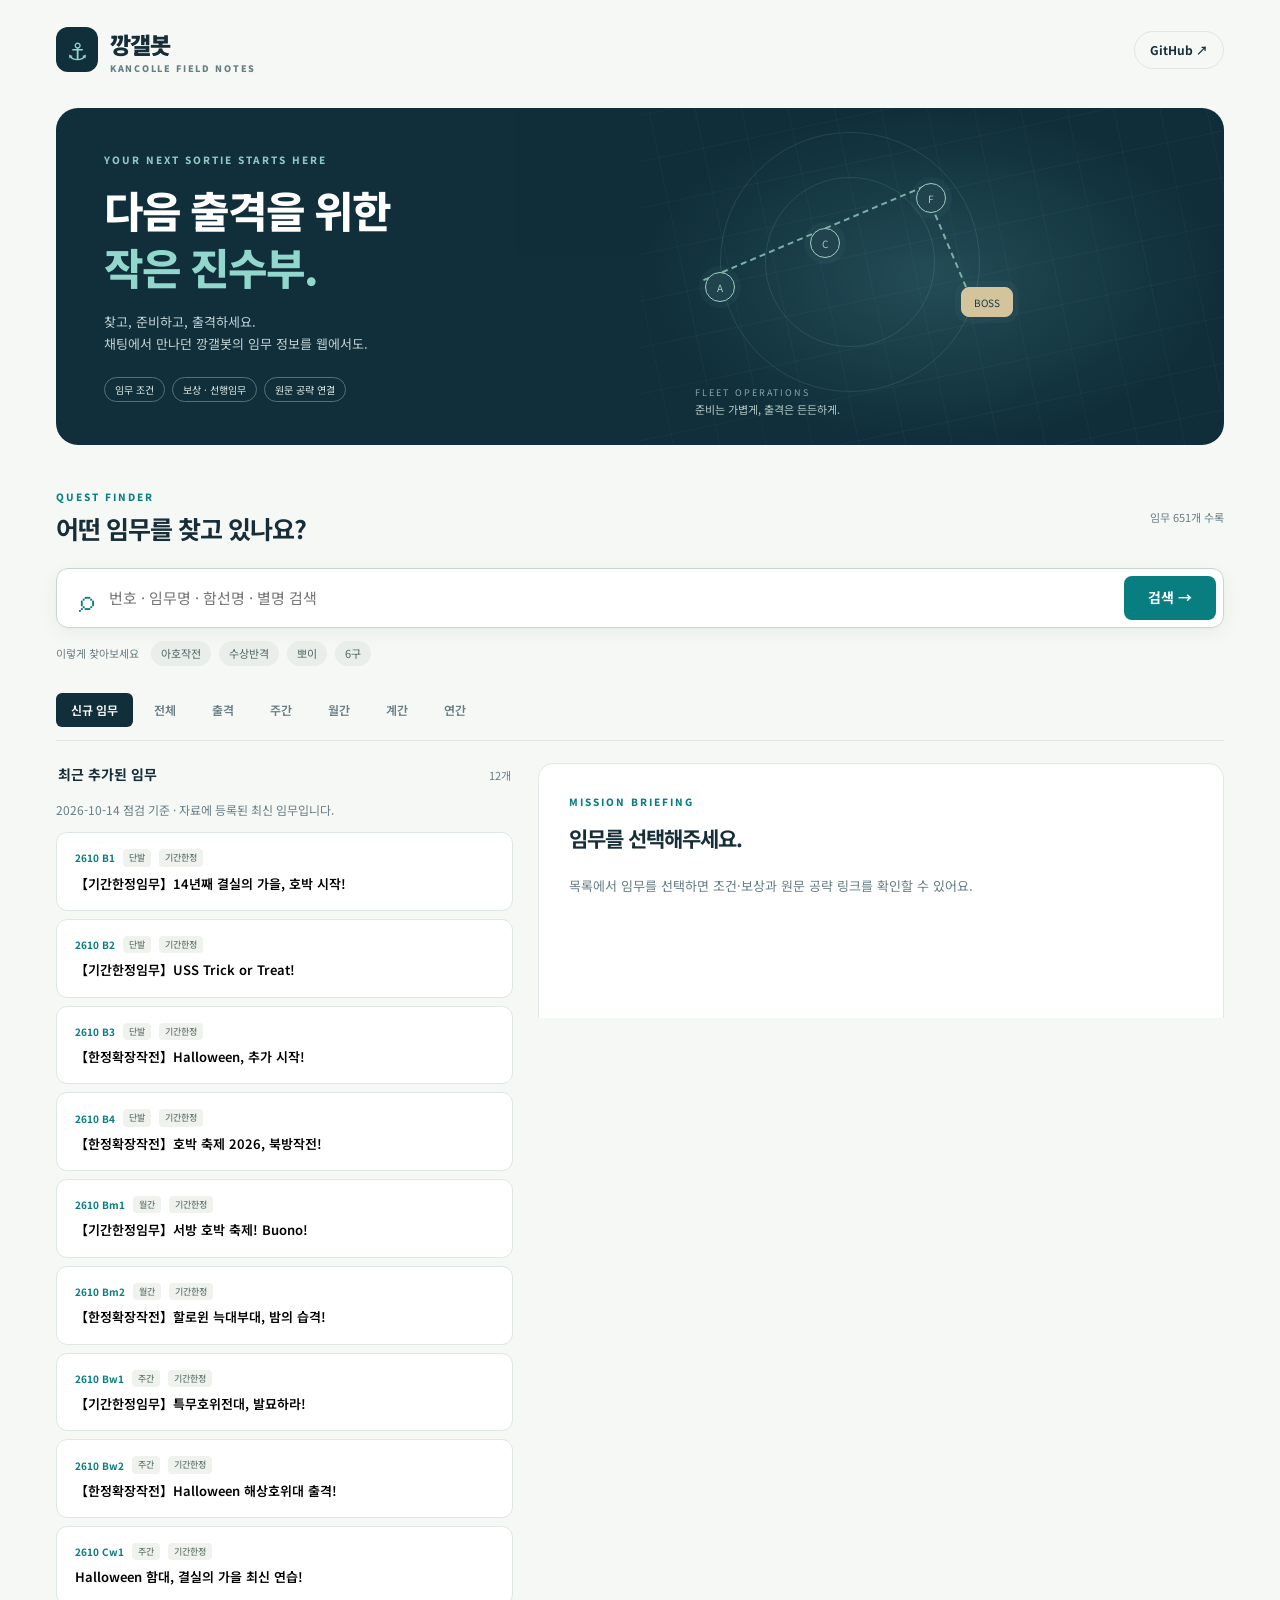
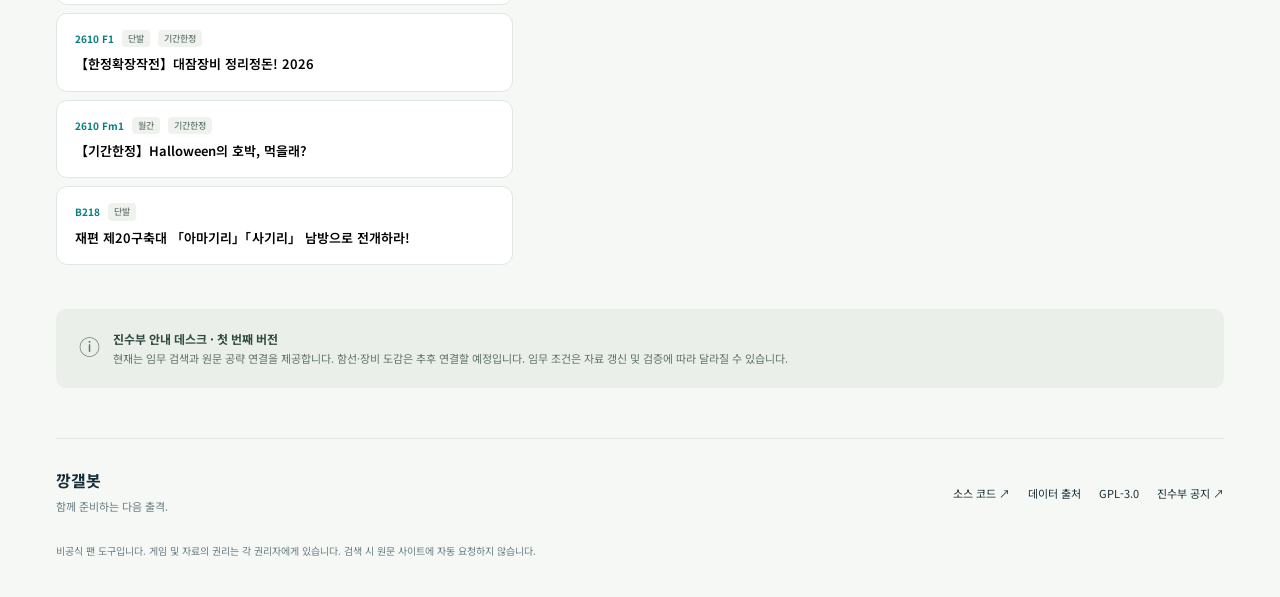
==== web/index.html @ 451fccb4 "Add public static quest portal for Cloudflare Pages" ====
<!doctype html>
<html lang="ko">
<head>
  <meta charset="utf-8"><meta name="viewport" content="width=device-width,initial-scale=1">
  <meta name="description" content="칸코레 임무를 번호, 제목, 함선명과 별명으로 검색하세요. 깡갤봇 진수부 안내 데스크.">
  <meta name="color-scheme" content="light"><title>깡갤봇 · 진수부 안내 데스크</title>
  <link rel="stylesheet" href="style.css"><script defer src="app.js"></script>
</head>
<body>
<header class="top"><a class="brand" href="./"><span class="brand-icon" aria-hidden="true">⚓</span><span>깡갤봇<small>KANCOLLE FIELD NOTES</small></span></a><a class="github" href="https://github.com/kinggall/KKanggallbot" target="_blank" rel="noopener noreferrer">GitHub ↗</a></header>
<main>
  <section class="hero"><div class="hero-copy"><p class="eyebrow">YOUR NEXT SORTIE STARTS HERE</p><h1>다음 출격을 위한<br><span>작은 진수부.</span></h1><p class="intro">찾고, 준비하고, 출격하세요.<br>채팅에서 만나던 깡갤봇의 임무 정보를 웹에서도.</p><div class="hero-tags"><span>임무 조건</span><span>보상 · 선행임무</span><span>원문 공략 연결</span></div></div><div class="hero-chart" aria-hidden="true"><div class="chart-grid"></div><div class="radar-circle one"></div><div class="radar-circle two"></div><div class="chart-route"></div><span class="point p1">A</span><span class="point p2">C</span><span class="point p3">F</span><span class="point p4">BOSS</span><div class="chart-note">FLEET OPERATIONS<br><strong>준비는 가볍게, 출격은 든든하게.</strong></div></div></section>
  <section class="desk" aria-labelledby="search-title"><div class="section-heading"><div><p class="eyebrow">QUEST FINDER</p><h2 id="search-title">어떤 임무를 찾고 있나요?</h2></div><span id="catalog-count" class="count">자료 불러오는 중</span></div>
  <form id="search-form" role="search"><label class="sr-only" for="query">임무 번호, 제목, 함선명 또는 별명</label><div class="search-box"><span aria-hidden="true">⌕</span><input id="query" type="search" placeholder="번호 · 임무명 · 함선명 · 별명 검색" autocomplete="off" maxlength="120"><button id="search-button" type="submit" disabled>검색 <span aria-hidden="true">→</span></button></div></form>
  <div class="examples"><span>이렇게 찾아보세요</span><button data-query="아호작전">아호작전</button><button data-query="수상반격">수상반격</button><button data-query="뽀이">뽀이</button><button data-query="6구">6구</button></div>
  <div class="filters" aria-label="임무 필터"><button class="active" data-filter="new" aria-pressed="true">신규 임무</button><button data-filter="all" aria-pressed="false">전체</button><button data-filter="sortie" aria-pressed="false">출격</button><button data-filter="weekly" aria-pressed="false">주간</button><button data-filter="monthly" aria-pressed="false">월간</button><button data-filter="quarterly" aria-pressed="false">계간</button><button data-filter="annual" aria-pressed="false">연간</button></div>
  <div class="workspace"><section class="results-panel"><div class="results-heading"><h3 id="results-title">최근 추가된 임무</h3><span id="result-count"></span></div><p id="status" role="status" aria-live="polite">임무 데이터를 불러오고 있어요.</p><div id="results"></div><button id="more" class="more" hidden>더 보기</button></section><article id="detail" class="detail-panel" aria-labelledby="detail-title"><p class="eyebrow">MISSION BRIEFING</p><h2 id="detail-title">오늘은 어떤 출격을 할까요?</h2><p class="empty-description">왼쪽 목록에서 임무를 선택하면<br>조건과 보상, 다음 임무를 확인할 수 있어요.</p><div class="empty-anchor" aria-hidden="true">⚓</div><p class="small-note">공략 사진과 본문은 재게시하지 않습니다.<br>공략은 원문 사이트에서 확인하세요.</p></article></div>
  </section>
  <section class="notice"><span aria-hidden="true">ⓘ</span><p><strong>진수부 안내 데스크 · 첫 번째 버전</strong><br>현재는 임무 검색과 원문 공략 연결을 제공합니다. 함선·장비 도감은 추후 연결할 예정입니다. 임무 조건은 자료 갱신 및 검증에 따라 달라질 수 있습니다.</p></section>
</main>
<footer><div><strong>깡갤봇</strong><p>함께 준비하는 다음 출격.</p></div><nav aria-label="출처"><a href="https://github.com/kinggall/KKanggallbot" target="_blank" rel="noopener noreferrer">소스 코드 ↗</a><a href="THIRD_PARTY_NOTICES.md">데이터 출처</a><a href="LICENSE">GPL-3.0</a><a href="https://kinggall.tistory.com/" target="_blank" rel="noopener noreferrer">진수부 공지 ↗</a></nav><p class="disclaimer">비공식 팬 도구입니다. 게임 및 자료의 권리는 각 권리자에게 있습니다. 검색 시 원문 사이트에 자동 요청하지 않습니다.</p></footer>
</body></html>
---- web/style.css ----
@import url('https://fonts.googleapis.com/css2?family=Noto+Sans+KR:wght@400;500;600;700;800;900&display=swap');
:root{--ink:#172e39;--muted:#687d84;--teal:#087e80;--line:#dee7e5;--paper:#f6f8f5;--navy:#102f3a}*{box-sizing:border-box}body{margin:0;background:var(--paper);color:var(--ink);font-family:'Noto Sans KR',system-ui,sans-serif;font-size:14px;line-height:1.7}button,input{font:inherit}button,a,input{-webkit-tap-highlight-color:transparent}button{cursor:pointer}a{color:inherit;text-decoration:none}button:focus-visible,a:focus-visible,input:focus-visible{outline:3px solid #e4ac55;outline-offset:4px}.top{max-width:1240px;margin:auto;height:100px;display:flex;align-items:center;justify-content:space-between;padding:0 36px}.brand{display:flex;gap:12px;align-items:center;font-size:23px;font-weight:900;letter-spacing:-1px}.brand-icon{background:var(--navy);color:#91d7cd;width:42px;height:45px;border-radius:12px;display:grid;place-items:center;font-size:24px}.brand small{display:block;font-size:9px;letter-spacing:1.7px;color:var(--muted);line-height:1.2}.github{font-size:12px;font-weight:700;border:1px solid var(--line);padding:8px 15px;border-radius:30px}main{max-width:1240px;margin:auto;padding:8px 36px 50px}.hero{display:grid;grid-template-columns:1fr 1fr;min-height:320px;background:var(--navy);color:#fff;border-radius:22px;overflow:hidden;position:relative}.hero-copy{padding:43px 48px;z-index:1}.eyebrow{font-size:10px;letter-spacing:2px;font-weight:800;margin:0 0 13px;color:var(--teal)}.hero .eyebrow{color:#8fc8c5}h1{font-size:43px;line-height:1.32;letter-spacing:-2px;margin:0 0 16px;font-weight:800}h1 span{color:#91d7cd}.intro{color:#c2d2d4;font-size:13px;margin-bottom:22px}.hero-tags{display:flex;gap:7px;flex-wrap:wrap}.hero-tags span{border:1px solid #547078;border-radius:25px;padding:3px 10px;color:#dce9e8;font-size:10px}.hero-chart{position:relative;overflow:hidden;opacity:.9;background:radial-gradient(ellipse at center,#26505a,transparent 70%)}.chart-grid{position:absolute;inset:0;background-image:linear-gradient(#ffffff08 1px,transparent 1px),linear-gradient(90deg,#ffffff08 1px,transparent 1px);background-size:35px 35px;transform:rotate(-12deg) scale(1.3)}.radar-circle{position:absolute;border:1px solid #a7d7ce24;width:260px;height:260px;left:80px;top:24px;border-radius:50%}.radar-circle.two{width:170px;height:170px;top:69px;left:125px}.chart-route{position:absolute;width:240px;height:110px;left:75px;top:120px;border-top:2px dashed #85beb4;border-right:2px dashed #85beb4;transform:rotate(-23deg)}.point{position:absolute;width:30px;height:30px;border-radius:50%;display:grid;place-items:center;background:#234650;border:1px solid #b1dfd1;color:#b1dfd1;font-size:10px;box-shadow:0 0 0 6px #8dc3bb0d}.p1{left:65px;top:164px}.p2{left:170px;top:120px}.p3{left:276px;top:75px}.p4{left:321px;top:179px;width:52px;border-radius:8px;background:#ead5a7;color:#173b43;border-color:#ead5a7}.chart-note{position:absolute;left:55px;bottom:26px;font-size:9px;letter-spacing:2px;color:#91b5b7}.chart-note strong{font-size:11px;letter-spacing:0;font-weight:400;color:#c6dad7}.desk{margin-top:43px}.section-heading{display:flex;align-items:center;justify-content:space-between;margin-bottom:21px}.section-heading .eyebrow{margin-bottom:5px}h2{font-size:25px;letter-spacing:-1px;line-height:1.5;margin:0}.count{font-size:11px;color:var(--muted)}.search-box{display:flex;background:white;border:1px solid #c4d8d3;border-radius:12px;padding:7px;gap:8px;box-shadow:0 5px 18px #123b3810}.search-box>span{font-size:30px;line-height:1.4;color:var(--teal);margin-left:15px}.search-box input{min-width:0;flex:1;border:0;background:transparent;padding:7px;font-size:15px;outline:none;color:var(--ink)}.search-box button{background:var(--teal);color:white;border:0;border-radius:8px;padding:10px 24px;font-weight:700}.search-box button:disabled{opacity:.5}.examples{display:flex;gap:8px;align-items:center;flex-wrap:wrap;margin:13px 0 27px;font-size:11px}.examples>span{color:var(--muted);margin-right:4px}.examples button{border:0;background:#e9eeea;padding:3px 10px;border-radius:20px;color:#506867}.filters{display:flex;gap:6px;border-bottom:1px solid var(--line);padding-bottom:13px;overflow:auto}.filters button{white-space:nowrap;border:0;background:none;color:var(--muted);padding:7px 15px;border-radius:6px;font-size:12px;font-weight:600}.filters button.active{background:var(--navy);color:white}.workspace{display:grid;grid-template-columns: minmax(280px, .9fr) minmax(0,1.35fr);gap:25px;margin-top:22px;align-items:start}.results-heading{display:flex;justify-content:space-between;align-items:center;padding:0 2px 13px}.results-heading h3{font-size:14px;margin:0}.results-heading span{font-size:11px;color:var(--muted)}#status{font-size:12px;color:var(--muted);margin:0 0 12px}.quest-row{display:block;width:100%;text-align:left;border:1px solid var(--line);background:#fff;border-radius:11px;padding:16px 18px;margin-bottom:8px;transition:border-color .15s,transform .15s}.quest-row:hover{border-color:#6faaa3;transform:translateY(-1px)}.quest-row.selected{border-color:var(--teal);background:#edf7f3}.row-meta{display:flex;gap:8px;align-items:center;margin-bottom:6px;color:var(--teal);font-size:10px;font-weight:700}.badge{font-size:9px;font-weight:500;background:#f0f2ee;color:#687b75;padding:1px 6px;border-radius:4px}.quest-row strong{display:block;font-size:13px;font-weight:600;line-height:1.65}.detail-panel{background:white;border:1px solid var(--line);border-radius:15px;padding:29px 30px;min-height:440px;position:sticky;top:20px}.detail-panel h2{font-size:21px;margin-bottom:20px}.empty-description{color:var(--muted);font-size:13px}.empty-anchor{text-align:center;font-size:70px;color:#cadbd5;margin:30px}.small-note{font-size:11px;color:var(--muted)}.detail-text{white-space:pre-wrap;overflow-wrap:anywhere;font:inherit;font-size:12px;line-height:1.95;margin:0}.source-links{border-top:1px solid var(--line);padding-top:18px;margin-top:22px;display:flex;gap:8px;flex-wrap:wrap}.source-links a,.related button{display:inline-block;background:#edf5f1;color:#176766;border:0;border-radius:6px;font-size:11px;padding:7px 10px}.related{margin-top:18px;display:flex;flex-wrap:wrap;align-items:center;gap:6px}.related>span{font-size:11px;color:var(--muted);width:100%}.more{width:100%;padding:10px;background:none;border:1px solid var(--line);border-radius:8px;color:var(--muted);font-size:12px}.notice{display:flex;gap:13px;margin-top:36px;padding:20px 23px;border-radius:10px;background:#eaf0e9;color:#617368;font-size:11px}.notice>span{font-size:21px}.notice p{margin:0}.notice strong{font-size:12px;color:#314d43}footer{max-width:1168px;margin:auto;padding:28px 0 35px;border-top:1px solid var(--line);display:flex;flex-wrap:wrap;gap:20px;justify-content:space-between}footer strong{font-size:16px}footer p{font-size:11px;margin:3px 0;color:var(--muted)}footer nav{display:flex;gap:18px;align-items:center;font-size:11px}.disclaimer{width:100%;font-size:10px}.sr-only{position:absolute;width:1px;height:1px;padding:0;margin:-1px;overflow:hidden;clip:rect(0,0,0,0);white-space:nowrap;border:0}[hidden]{display:none!important}@media(min-width:1500px){main{padding-top:18px}}@media(max-width:760px){.top{height:82px;padding:0 20px}main{padding:0 16px 30px}.hero{grid-template-columns:1fr;min-height:0}.hero-copy{padding:30px 26px}.hero-chart{display:none}h1{font-size:35px}.hero .intro{font-size:12px}.desk{margin-top:30px}h2{font-size:21px}.count{font-size:10px}.search-box input{font-size:12px;padding:5px 0}.search-box>span{margin-left:6px}.search-box button{padding:10px 15px}.filters button{padding:7px 12px}.workspace{grid-template-columns:1fr;gap:20px}.detail-panel{position:static;padding:25px 22px;min-height:300px}.section-heading{align-items:end}.examples{gap:6px}.examples>span{width:100%;margin-bottom:2px}footer{margin:0 20px;padding-bottom:25px}footer nav{gap:14px;flex-wrap:wrap}.hero-tags span{font-size:9px}}@media(prefers-reduced-motion:reduce){*{scroll-behavior:auto!important;transition:none!important}}
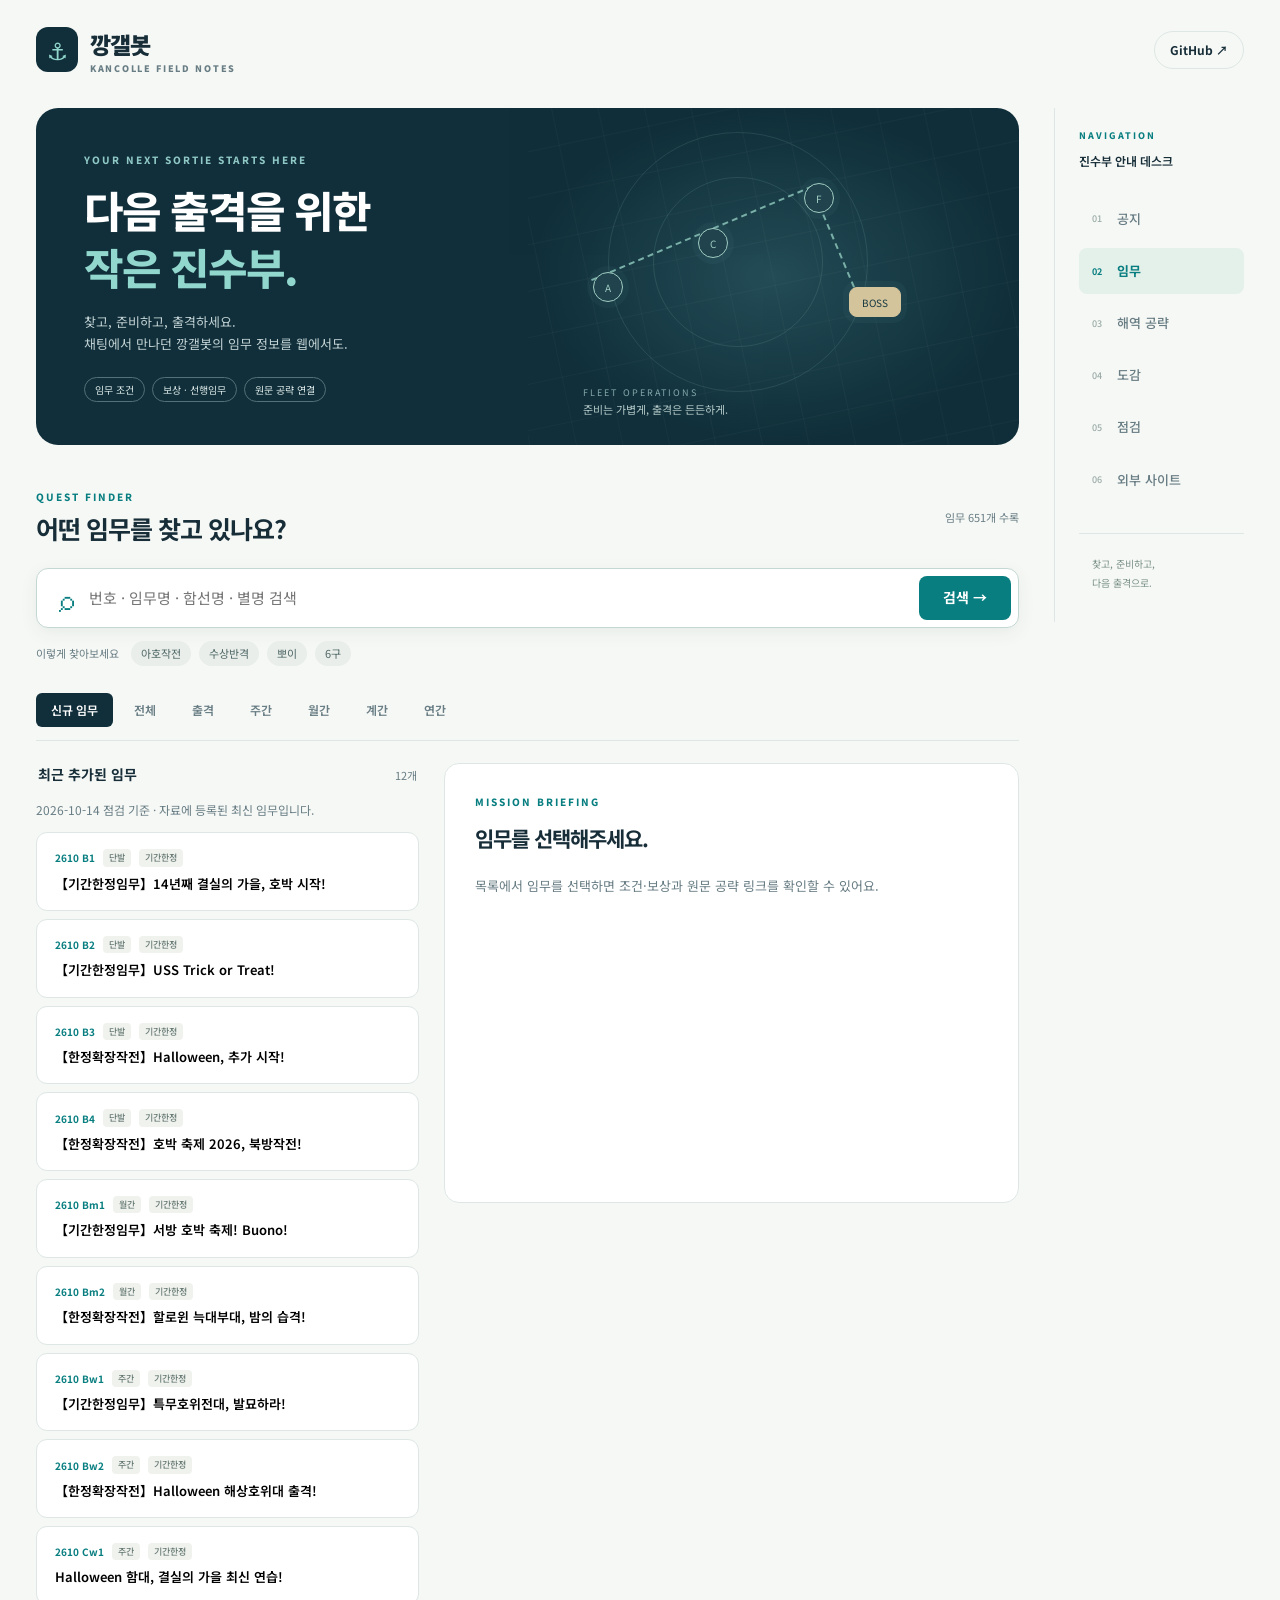
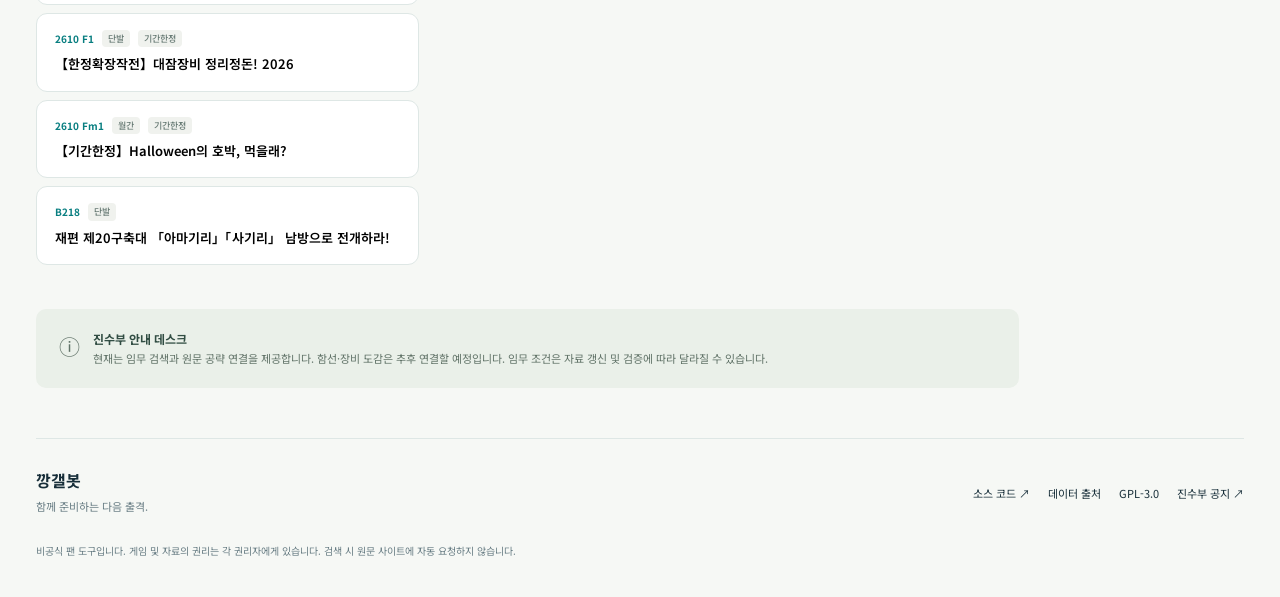
==== commit d0e8eeae: "Add responsive right-side navigation and public information pages" ====
--- a/web/index.html
+++ b/web/index.html
@@ -4,19 +4,24 @@
   <meta charset="utf-8"><meta name="viewport" content="width=device-width,initial-scale=1">
   <meta name="description" content="칸코레 임무를 번호, 제목, 함선명과 별명으로 검색하세요. 깡갤봇 진수부 안내 데스크.">
   <meta name="color-scheme" content="light"><title>깡갤봇 · 진수부 안내 데스크</title>
-  <link rel="stylesheet" href="style.css"><script defer src="app.js"></script>
+  <link rel="stylesheet" href="style.css"><link rel="stylesheet" href="navigation.css"><script defer src="app.js"></script>
 </head>
 <body>
-<header class="top"><a class="brand" href="./"><span class="brand-icon" aria-hidden="true">⚓</span><span>깡갤봇<small>KANCOLLE FIELD NOTES</small></span></a><a class="github" href="https://github.com/kinggall/KKanggallbot" target="_blank" rel="noopener noreferrer">GitHub ↗</a></header>
-<main>
-  <section class="hero"><div class="hero-copy"><p class="eyebrow">YOUR NEXT SORTIE STARTS HERE</p><h1>다음 출격을 위한<br><span>작은 진수부.</span></h1><p class="intro">찾고, 준비하고, 출격하세요.<br>채팅에서 만나던 깡갤봇의 임무 정보를 웹에서도.</p><div class="hero-tags"><span>임무 조건</span><span>보상 · 선행임무</span><span>원문 공략 연결</span></div></div><div class="hero-chart" aria-hidden="true"><div class="chart-grid"></div><div class="radar-circle one"></div><div class="radar-circle two"></div><div class="chart-route"></div><span class="point p1">A</span><span class="point p2">C</span><span class="point p3">F</span><span class="point p4">BOSS</span><div class="chart-note">FLEET OPERATIONS<br><strong>준비는 가볍게, 출격은 든든하게.</strong></div></div></section>
-  <section class="desk" aria-labelledby="search-title"><div class="section-heading"><div><p class="eyebrow">QUEST FINDER</p><h2 id="search-title">어떤 임무를 찾고 있나요?</h2></div><span id="catalog-count" class="count">자료 불러오는 중</span></div>
+<header class="top"><a class="brand" href="./"><span class="brand-icon" aria-hidden="true">⚓</span><span>깡갤봇<small>KANCOLLE FIELD NOTES</small></span></a><div class="top-actions"><a class="github" href="https://github.com/kinggall/KKanggallbot" target="_blank" rel="noopener noreferrer">GitHub ↗</a><button id="menu-toggle" type="button" aria-expanded="false" aria-controls="site-menu">메뉴 ☰</button></div></header>
+<div class="site-layout"><main>
+  <section class="hero" data-view="quests"><div class="hero-copy"><p class="eyebrow">YOUR NEXT SORTIE STARTS HERE</p><h1>다음 출격을 위한<br><span>작은 진수부.</span></h1><p class="intro">찾고, 준비하고, 출격하세요.<br>채팅에서 만나던 깡갤봇의 임무 정보를 웹에서도.</p><div class="hero-tags"><span>임무 조건</span><span>보상 · 선행임무</span><span>원문 공략 연결</span></div></div><div class="hero-chart" aria-hidden="true"><div class="chart-grid"></div><div class="radar-circle one"></div><div class="radar-circle two"></div><div class="chart-route"></div><span class="point p1">A</span><span class="point p2">C</span><span class="point p3">F</span><span class="point p4">BOSS</span><div class="chart-note">FLEET OPERATIONS<br><strong>준비는 가볍게, 출격은 든든하게.</strong></div></div></section>
+  <section class="desk" data-view="quests" aria-labelledby="search-title"><div class="section-heading"><div><p class="eyebrow">QUEST FINDER</p><h2 id="search-title">어떤 임무를 찾고 있나요?</h2></div><span id="catalog-count" class="count">자료 불러오는 중</span></div>
   <form id="search-form" role="search"><label class="sr-only" for="query">임무 번호, 제목, 함선명 또는 별명</label><div class="search-box"><span aria-hidden="true">⌕</span><input id="query" type="search" placeholder="번호 · 임무명 · 함선명 · 별명 검색" autocomplete="off" maxlength="120"><button id="search-button" type="submit" disabled>검색 <span aria-hidden="true">→</span></button></div></form>
   <div class="examples"><span>이렇게 찾아보세요</span><button data-query="아호작전">아호작전</button><button data-query="수상반격">수상반격</button><button data-query="뽀이">뽀이</button><button data-query="6구">6구</button></div>
   <div class="filters" aria-label="임무 필터"><button class="active" data-filter="new" aria-pressed="true">신규 임무</button><button data-filter="all" aria-pressed="false">전체</button><button data-filter="sortie" aria-pressed="false">출격</button><button data-filter="weekly" aria-pressed="false">주간</button><button data-filter="monthly" aria-pressed="false">월간</button><button data-filter="quarterly" aria-pressed="false">계간</button><button data-filter="annual" aria-pressed="false">연간</button></div>
   <div class="workspace"><section class="results-panel"><div class="results-heading"><h3 id="results-title">최근 추가된 임무</h3><span id="result-count"></span></div><p id="status" role="status" aria-live="polite">임무 데이터를 불러오고 있어요.</p><div id="results"></div><button id="more" class="more" hidden>더 보기</button></section><article id="detail" class="detail-panel" aria-labelledby="detail-title"><p class="eyebrow">MISSION BRIEFING</p><h2 id="detail-title">오늘은 어떤 출격을 할까요?</h2><p class="empty-description">왼쪽 목록에서 임무를 선택하면<br>조건과 보상, 다음 임무를 확인할 수 있어요.</p><div class="empty-anchor" aria-hidden="true">⚓</div><p class="small-note">공략 사진과 본문은 재게시하지 않습니다.<br>공략은 원문 사이트에서 확인하세요.</p></article></div>
   </section>
-  <section class="notice"><span aria-hidden="true">ⓘ</span><p><strong>진수부 안내 데스크 · 첫 번째 버전</strong><br>현재는 임무 검색과 원문 공략 연결을 제공합니다. 함선·장비 도감은 추후 연결할 예정입니다. 임무 조건은 자료 갱신 및 검증에 따라 달라질 수 있습니다.</p></section>
-</main>
+  <section class="notice" data-view="quests"><span aria-hidden="true">ⓘ</span><p><strong>진수부 안내 데스크</strong><br>현재는 임무 검색과 원문 공략 연결을 제공합니다. 함선·장비 도감은 추후 연결할 예정입니다. 임무 조건은 자료 갱신 및 검증에 따라 달라질 수 있습니다.</p></section>
+  <section class="page-panel" data-view="notice" hidden aria-labelledby="notice-title"><p class="eyebrow">NOTICE BOARD</p><h1 id="notice-title">진수부 공지</h1><p class="page-intro">함께 출격하기 전에, 잠깐 확인해주세요.</p><article class="info-card"><span class="card-label">이용수칙</span><h2>서로 편안한 진수부를 위해</h2><ol class="rules"><li>진수부 인증 후 입장해주세요.</li><li>정치 떡밥·패드립·분탕은 금지합니다.</li><li>개인 간 분쟁은 차단으로 대응해주세요. 상대방 신고는 하지 않습니다.</li></ol><p class="small-note">이외 문의사항은 왕갤 1:1 톡을 이용해주세요.</p><a class="text-link" href="https://kinggall.tistory.com/" target="_blank" rel="noopener noreferrer">기존 진수부 공지 보기 ↗</a></article><article class="info-card"><span class="card-label">사이트 안내</span><h2>필요한 정보만, 가볍게</h2><p>임무 번호·제목·함선명·별명으로 임무를 찾아보세요. 조건과 보상, 선행·후속 임무를 연결해서 확인할 수 있습니다.</p><p>공략 사진과 본문은 재게시하지 않으며 원문 사이트로 안내합니다. 자료는 최신 게임 내용과 차이가 있을 수 있습니다.</p><a class="text-link" href="https://github.com/kinggall/KKanggallbot/commits/main/" target="_blank" rel="noopener noreferrer">봇·웹 변경 이력 ↗</a></article></section>
+  <section class="page-panel" data-view="maps" hidden aria-labelledby="maps-title"><p class="eyebrow">SORTIE DIRECTORY</p><h1 id="maps-title">해역 공략</h1><p class="page-intro">해역을 선택하면 제카마시의 일반해역 원문 공략으로 이동합니다.</p><div id="map-directory"></div><p class="small-note">다게이지 해역은 원문 페이지 안에서 해당 게이지를 확인하세요. 링크 대상의 최신 정보는 원문에서 확인해주세요.</p></section>
+  <section class="page-panel" data-view="catalog" hidden aria-labelledby="catalog-title"><p class="eyebrow">FLEET ARCHIVE</p><h1 id="catalog-title">도감</h1><p class="page-intro">우리 함대의 다음 준비를 위한 기록.</p><div class="directory-grid"><article class="info-card"><span class="card-label">준비 중</span><h2>함선 도감</h2><p>함선 능력치·개장·슬롯·초기장비를 연결할 예정입니다.</p><p class="bot-hint">현재는 채팅에서<br><code>!칸무스 카가</code><br><code>!슬롯 카가</code></p></article><article class="info-card"><span class="card-label">준비 중</span><h2>장비 도감</h2><p>장비 능력치와 개발·개수·피트 정보를 연결할 예정입니다.</p><p class="bot-hint">현재는 채팅에서<br><code>!장비 12cm 단장포</code><br><code>!개수 #7</code></p></article></div><a class="text-link" href="#page=quests">함선명으로 관련 임무 찾기 →</a></section>
+  <section class="page-panel" data-view="maintenance" hidden aria-labelledby="maintenance-title"><p class="eyebrow">MAINTENANCE LOG</p><h1 id="maintenance-title">게임 점검</h1><p class="page-intro">게임 점검과 웹·봇 업데이트는 따로 안내합니다.</p><article class="info-card"><span class="card-label">일정 미등록</span><h2>등록된 다음 점검 일정이 없습니다.</h2><p>점검이 없다는 뜻은 아닙니다. 확인된 일정과 출처가 준비되면 이곳에 안내하겠습니다.</p><a class="text-link" href="https://x.com/KanColle_STAFF" target="_blank" rel="noopener noreferrer">칸코레 공식 운영 공지 확인 ↗</a></article><article class="info-card"><h2>점검 이후 추가된 임무</h2><p id="maintenance-data-date">등록된 임무 자료의 기준일을 불러오는 중입니다.</p><a class="text-link" href="#page=quests">임무 메뉴에서 신규 임무 보기 →</a><p class="small-note">임무 자료의 기준일은 다음 점검 날짜나 실시간 게임 운영 상태가 아닙니다.</p></article></section>
+  <section class="page-panel" data-view="links" hidden aria-labelledby="links-title"><p class="eyebrow">USEFUL LINKS</p><h1 id="links-title">외부 사이트</h1><p class="page-intro">진수부에서 자주 찾는 항로를 모았습니다.</p><div class="directory-grid"><a class="info-card link-card" href="https://wikiwiki.jp/kancolle/" target="_blank" rel="noopener noreferrer"><span class="card-label">일본 위키</span><h2>칸코레 공략 Wiki ↗</h2><p>임무·해역·장비의 상세 조건과 검증 정보.</p></a><a class="info-card link-card" href="https://zekamashi.net/" target="_blank" rel="noopener noreferrer"><span class="card-label">출격 공략</span><h2>제카마시 ↗</h2><p>해역과 임무별 편성 예시·공략.</p></a><a class="info-card link-card" href="https://kanlog.info/" target="_blank" rel="noopener noreferrer"><span class="card-label">드랍 정보</span><h2>艦ろぐ · kanlog ↗</h2><p>해역별 드랍 집계와 레어 함선 정보.</p></a><a class="info-card link-card" href="https://akashi-list.me/" target="_blank" rel="noopener noreferrer"><span class="card-label">개수 정보</span><h2>아카시 리스트 ↗</h2><p>요일별 개수와 장비 관련 자료.</p></a><a class="info-card link-card" href="https://namu.wiki/w/%ED%95%A8%EB%8C%80%20%EC%BB%AC%EB%A0%89%EC%85%98" target="_blank" rel="noopener noreferrer"><span class="card-label">한국어 안내</span><h2>나무위키 ↗</h2><p>한국어로 읽는 칸코레 기본 정보.</p></a><a class="info-card link-card" href="https://luckyjervis.com/GotoBrowser/" target="_blank" rel="noopener noreferrer"><span class="card-label">플레이 도구</span><h2>GotoBrowser ↗</h2><p>안드로이드용 칸코레 브라우저 안내.</p></a></div><p class="small-note">외부 사이트는 각 운영자가 관리합니다. 정보 기준과 이용 조건을 확인해주세요.</p></section>
+</main><aside class="side-nav" aria-label="사이트 메뉴"><div class="side-nav-top"><span class="eyebrow">NAVIGATION</span><span class="side-nav-subtitle">진수부 안내 데스크</span></div><nav id="site-menu" aria-label="주 메뉴"><a data-page="notice" href="#page=notice"><span aria-hidden="true">01</span>공지</a><a data-page="quests" href="#page=quests" aria-current="page"><span aria-hidden="true">02</span>임무</a><a data-page="maps" href="#page=maps"><span aria-hidden="true">03</span>해역 공략</a><a data-page="catalog" href="#page=catalog"><span aria-hidden="true">04</span>도감</a><a data-page="maintenance" href="#page=maintenance"><span aria-hidden="true">05</span>점검</a><a data-page="links" href="#page=links"><span aria-hidden="true">06</span>외부 사이트</a></nav><p class="side-note">찾고, 준비하고,<br>다음 출격으로.</p></aside></div>
 <footer><div><strong>깡갤봇</strong><p>함께 준비하는 다음 출격.</p></div><nav aria-label="출처"><a href="https://github.com/kinggall/KKanggallbot" target="_blank" rel="noopener noreferrer">소스 코드 ↗</a><a href="THIRD_PARTY_NOTICES.md">데이터 출처</a><a href="LICENSE">GPL-3.0</a><a href="https://kinggall.tistory.com/" target="_blank" rel="noopener noreferrer">진수부 공지 ↗</a></nav><p class="disclaimer">비공식 팬 도구입니다. 게임 및 자료의 권리는 각 권리자에게 있습니다. 검색 시 원문 사이트에 자동 요청하지 않습니다.</p></footer>
 </body></html>
--- a/web/navigation.css
+++ b/web/navigation.css
@@ -0,0 +1 @@
+.top{max-width:1420px}.top-actions{display:flex;align-items:center;gap:12px}#menu-toggle{display:none;background:white;border:1px solid var(--line);border-radius:8px;padding:8px 12px;color:var(--ink);font-size:12px}.site-layout{max-width:1420px;margin:auto;padding:8px 36px 50px;display:grid;grid-template-columns:minmax(0,1fr) 190px;gap:35px;align-items:start}.site-layout main{max-width:none;padding:0;min-width:0;width:100%}.side-nav{position:sticky;top:26px;border-left:1px solid var(--line);padding:20px 0 20px 24px}.side-nav-top .eyebrow{display:block;font-size:9px;margin-bottom:6px}.side-nav-subtitle{font-size:12px;font-weight:600}.side-nav nav{display:flex;flex-direction:column;gap:6px;margin-top:23px}.side-nav nav a{display:flex;gap:15px;align-items:center;padding:12px 13px;border-radius:8px;font-size:13px;color:var(--muted);font-weight:500}.side-nav nav a span{font-size:9px;color:#9aaba7;font-variant-numeric:tabular-nums}.side-nav nav a:hover{background:#e8eeea;color:var(--teal)}.side-nav nav a[aria-current=page]{color:var(--teal);background:#e4f0ea;font-weight:700}.side-nav nav a[aria-current=page] span{color:var(--teal)}.side-note{border-top:1px solid var(--line);font-size:10px;color:#7a9189;margin-top:30px;padding:20px 13px 0;line-height:1.9}.page-panel{padding:35px 0 20px;min-height:580px}.page-panel h1{font-size:35px;letter-spacing:-1.5px;margin-bottom:12px}.page-intro{color:var(--muted);font-size:13px;margin-bottom:30px}.info-card{background:white;border:1px solid var(--line);border-radius:14px;padding:26px;margin-bottom:16px}.info-card h2{font-size:19px;margin-bottom:13px}.info-card p{font-size:12px;color:var(--muted)}.card-label{display:inline-block;font-size:10px;color:var(--teal);background:#edf5ee;padding:3px 8px;border-radius:5px;margin-bottom:14px}.rules{font-size:13px;line-height:2.1;padding-left:20px}.text-link{display:inline-block;font-size:12px;color:var(--teal);font-weight:600;padding:6px 0}.text-link:hover{text-decoration:underline}.directory-grid{display:grid;grid-template-columns:repeat(2,minmax(0,1fr));gap:16px}.directory-grid .info-card{margin:0}.link-card{transition:border-color .15s,transform .15s}.link-card:hover{border-color:#70aba4;transform:translateY(-2px)}.bot-hint{padding-top:12px;border-top:1px solid var(--line)}.bot-hint code{display:inline-block;font:inherit;color:#285d59;background:#f0f5ef;padding:2px 7px;margin-top:5px;border-radius:5px}.map-region{margin:26px 0}.map-region h2{font-size:15px;margin-bottom:12px}.map-grid{display:grid;grid-template-columns:repeat(6,minmax(0,1fr));gap:9px}.map-link{display:flex;flex-direction:column;align-items:center;justify-content:center;background:white;border:1px solid var(--line);border-radius:10px;min-height:78px;gap:4px;font-size:17px;font-weight:700;color:var(--ink)}.map-link small{font-size:9px;font-weight:400;color:var(--muted)}.map-link:hover{border-color:var(--teal);background:#edf5ee}footer{max-width:1348px;width:calc(100% - 72px)}@media(max-width:1050px){.site-layout{display:block;padding:0 24px 35px}.top{height:82px;padding:0 24px}#menu-toggle{display:block}.side-nav{display:none;position:fixed;right:24px;top:75px;z-index:20;width:235px;max-height:calc(100dvh - 95px);overflow:auto;background:var(--paper);border:1px solid var(--line);border-radius:14px;padding:22px;box-shadow:0 12px 45px #18312f22}.side-nav.is-open{display:block}.side-nav nav{margin-top:15px}.side-note{display:none}.page-panel{padding-top:25px}}@media(max-width:760px){.site-layout{padding:0 16px 30px}.top{padding:0 16px}.top .github{font-size:10px;padding:6px 10px}.side-nav{right:16px}.page-panel h1{font-size:29px}.directory-grid{grid-template-columns:1fr;gap:12px}.info-card{padding:22px}.map-grid{grid-template-columns:repeat(3,minmax(0,1fr))}.map-link{min-height:72px}.page-panel{min-height:450px}footer{margin:0 20px;width:calc(100% - 40px)}}
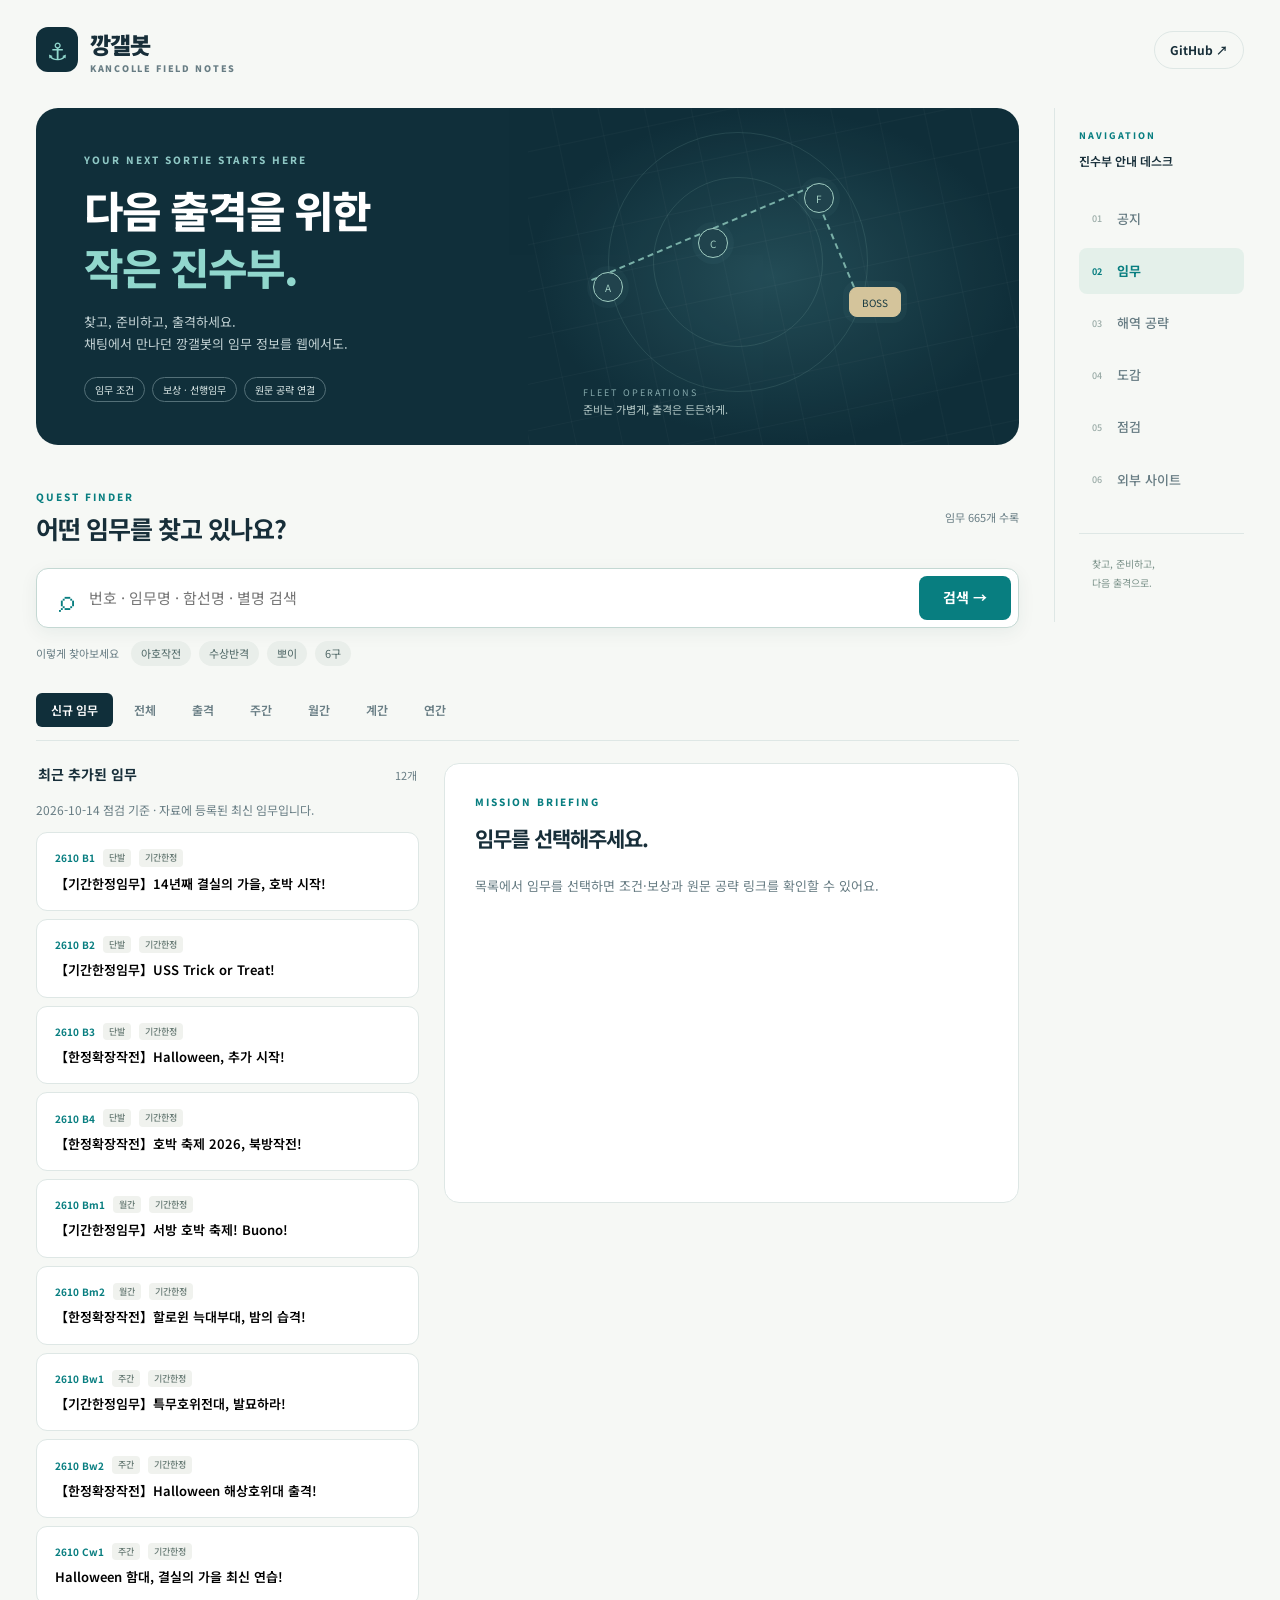
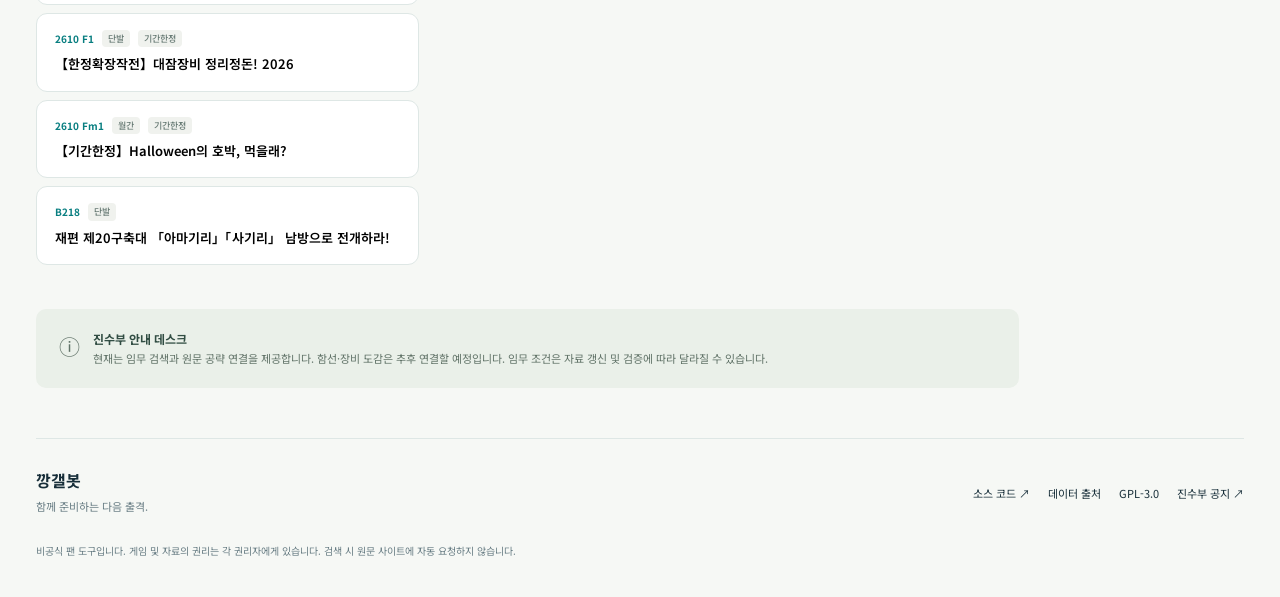
==== commit 8c702b99: "Add Google Search Console site verification meta tag" ====
--- a/web/index.html
+++ b/web/index.html
@@ -2,6 +2,7 @@
 <html lang="ko">
 <head>
   <meta charset="utf-8"><meta name="viewport" content="width=device-width,initial-scale=1">
+  <meta name="google-site-verification" content="w5wlBP9_Tr3GfutbOTsvySRRIB2qvtBJwd-SGm5O2n0" />
   <meta name="description" content="칸코레 임무를 번호, 제목, 함선명과 별명으로 검색하세요. 깡갤봇 진수부 안내 데스크.">
   <meta name="color-scheme" content="light"><title>깡갤봇 · 진수부 안내 데스크</title>
   <link rel="stylesheet" href="style.css"><link rel="stylesheet" href="navigation.css"><script defer src="app.js"></script>
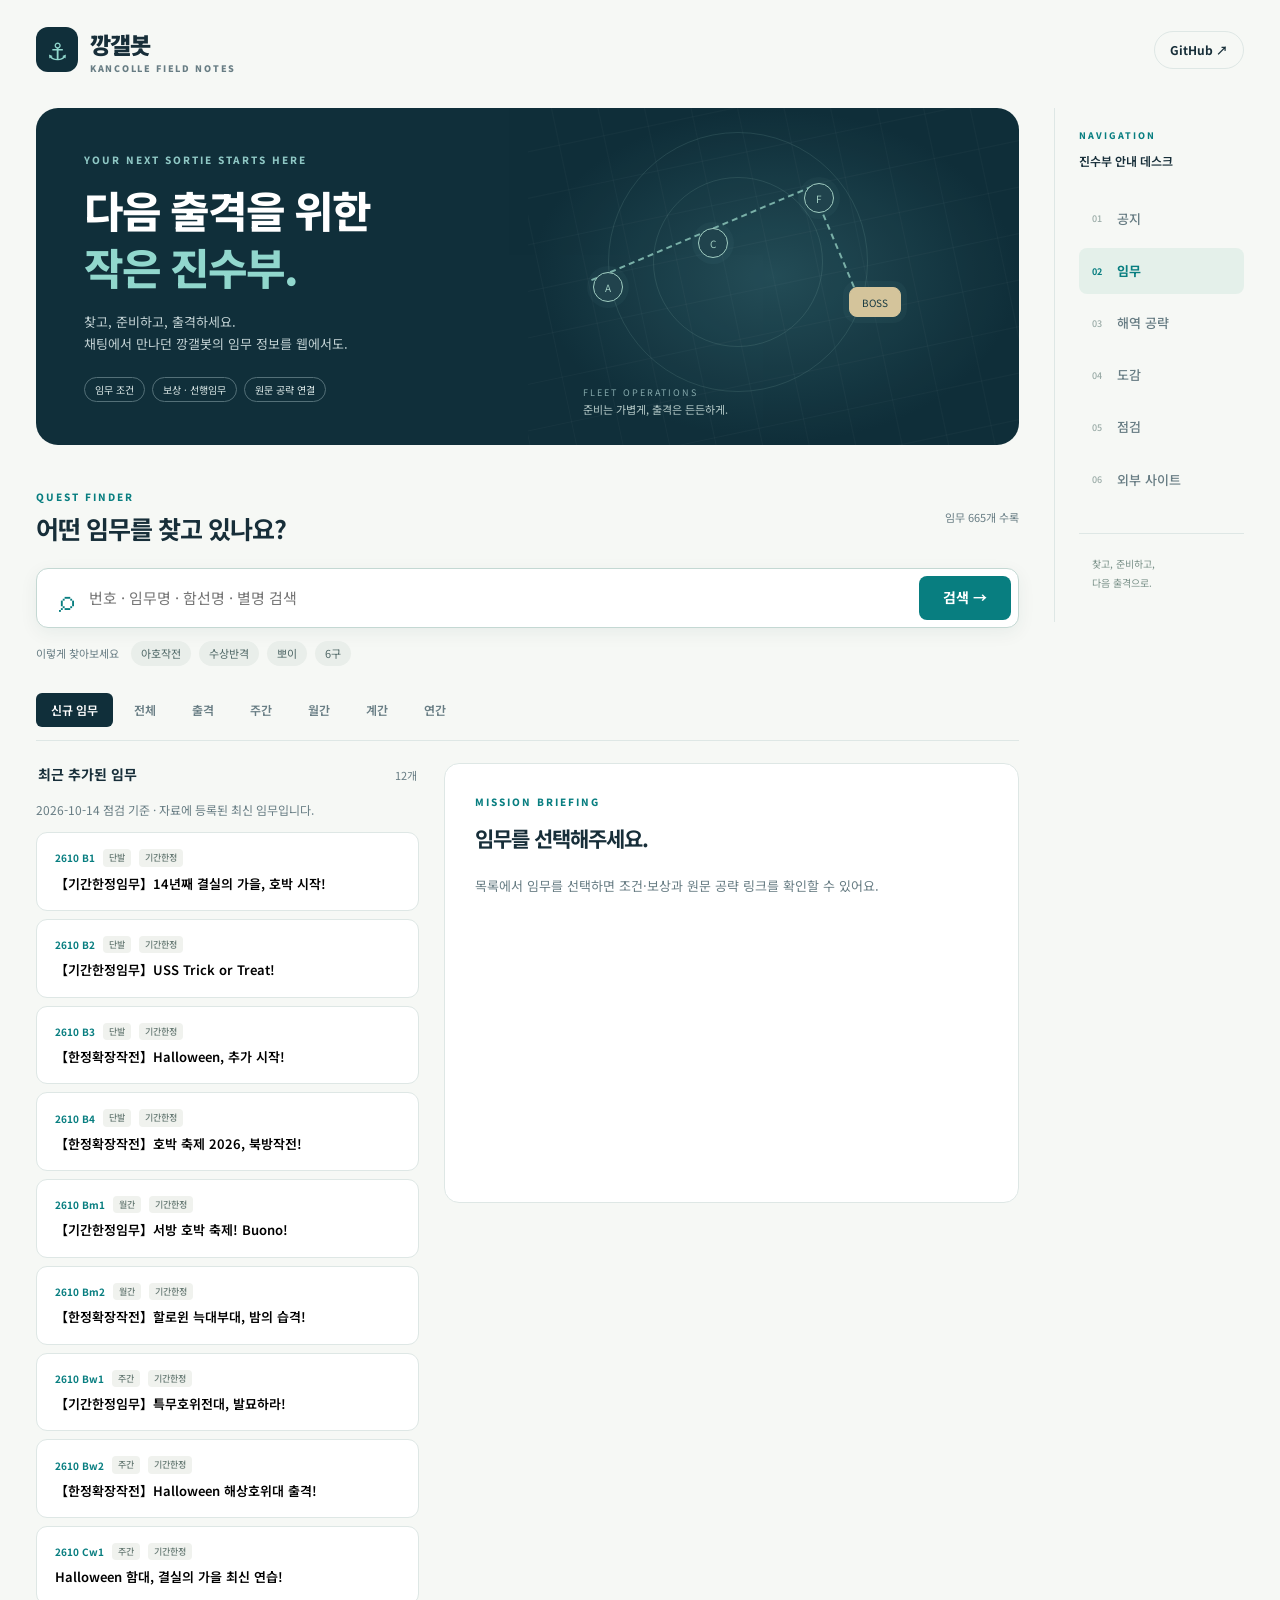
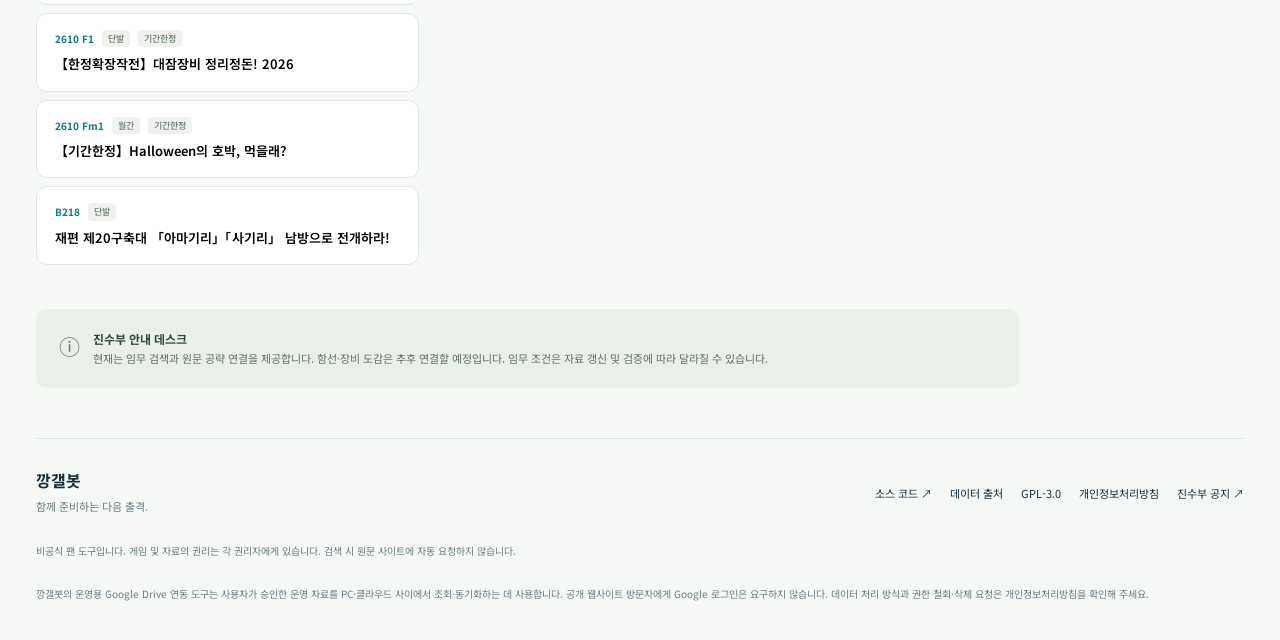
==== commit 7db564bf: "Publish a linked privacy policy for the website and Google Drive integration" ====
--- a/web/index.html
+++ b/web/index.html
@@ -24,5 +24,5 @@
   <section class="page-panel" data-view="maintenance" hidden aria-labelledby="maintenance-title"><p class="eyebrow">MAINTENANCE LOG</p><h1 id="maintenance-title">게임 점검</h1><p class="page-intro">게임 점검과 웹·봇 업데이트는 따로 안내합니다.</p><article class="info-card"><span class="card-label">일정 미등록</span><h2>등록된 다음 점검 일정이 없습니다.</h2><p>점검이 없다는 뜻은 아닙니다. 확인된 일정과 출처가 준비되면 이곳에 안내하겠습니다.</p><a class="text-link" href="https://x.com/KanColle_STAFF" target="_blank" rel="noopener noreferrer">칸코레 공식 운영 공지 확인 ↗</a></article><article class="info-card"><h2>점검 이후 추가된 임무</h2><p id="maintenance-data-date">등록된 임무 자료의 기준일을 불러오는 중입니다.</p><a class="text-link" href="#page=quests">임무 메뉴에서 신규 임무 보기 →</a><p class="small-note">임무 자료의 기준일은 다음 점검 날짜나 실시간 게임 운영 상태가 아닙니다.</p></article></section>
   <section class="page-panel" data-view="links" hidden aria-labelledby="links-title"><p class="eyebrow">USEFUL LINKS</p><h1 id="links-title">외부 사이트</h1><p class="page-intro">진수부에서 자주 찾는 항로를 모았습니다.</p><div class="directory-grid"><a class="info-card link-card" href="https://wikiwiki.jp/kancolle/" target="_blank" rel="noopener noreferrer"><span class="card-label">일본 위키</span><h2>칸코레 공략 Wiki ↗</h2><p>임무·해역·장비의 상세 조건과 검증 정보.</p></a><a class="info-card link-card" href="https://zekamashi.net/" target="_blank" rel="noopener noreferrer"><span class="card-label">출격 공략</span><h2>제카마시 ↗</h2><p>해역과 임무별 편성 예시·공략.</p></a><a class="info-card link-card" href="https://kanlog.info/" target="_blank" rel="noopener noreferrer"><span class="card-label">드랍 정보</span><h2>艦ろぐ · kanlog ↗</h2><p>해역별 드랍 집계와 레어 함선 정보.</p></a><a class="info-card link-card" href="https://akashi-list.me/" target="_blank" rel="noopener noreferrer"><span class="card-label">개수 정보</span><h2>아카시 리스트 ↗</h2><p>요일별 개수와 장비 관련 자료.</p></a><a class="info-card link-card" href="https://namu.wiki/w/%ED%95%A8%EB%8C%80%20%EC%BB%AC%EB%A0%89%EC%85%98" target="_blank" rel="noopener noreferrer"><span class="card-label">한국어 안내</span><h2>나무위키 ↗</h2><p>한국어로 읽는 칸코레 기본 정보.</p></a><a class="info-card link-card" href="https://luckyjervis.com/GotoBrowser/" target="_blank" rel="noopener noreferrer"><span class="card-label">플레이 도구</span><h2>GotoBrowser ↗</h2><p>안드로이드용 칸코레 브라우저 안내.</p></a></div><p class="small-note">외부 사이트는 각 운영자가 관리합니다. 정보 기준과 이용 조건을 확인해주세요.</p></section>
 </main><aside class="side-nav" aria-label="사이트 메뉴"><div class="side-nav-top"><span class="eyebrow">NAVIGATION</span><span class="side-nav-subtitle">진수부 안내 데스크</span></div><nav id="site-menu" aria-label="주 메뉴"><a data-page="notice" href="#page=notice"><span aria-hidden="true">01</span>공지</a><a data-page="quests" href="#page=quests" aria-current="page"><span aria-hidden="true">02</span>임무</a><a data-page="maps" href="#page=maps"><span aria-hidden="true">03</span>해역 공략</a><a data-page="catalog" href="#page=catalog"><span aria-hidden="true">04</span>도감</a><a data-page="maintenance" href="#page=maintenance"><span aria-hidden="true">05</span>점검</a><a data-page="links" href="#page=links"><span aria-hidden="true">06</span>외부 사이트</a></nav><p class="side-note">찾고, 준비하고,<br>다음 출격으로.</p></aside></div>
-<footer><div><strong>깡갤봇</strong><p>함께 준비하는 다음 출격.</p></div><nav aria-label="출처"><a href="https://github.com/kinggall/KKanggallbot" target="_blank" rel="noopener noreferrer">소스 코드 ↗</a><a href="THIRD_PARTY_NOTICES.md">데이터 출처</a><a href="LICENSE">GPL-3.0</a><a href="https://kinggall.tistory.com/" target="_blank" rel="noopener noreferrer">진수부 공지 ↗</a></nav><p class="disclaimer">비공식 팬 도구입니다. 게임 및 자료의 권리는 각 권리자에게 있습니다. 검색 시 원문 사이트에 자동 요청하지 않습니다.</p></footer>
+<footer><div><strong>깡갤봇</strong><p>함께 준비하는 다음 출격.</p></div><nav aria-label="사이트 정보"><a href="https://github.com/kinggall/KKanggallbot" target="_blank" rel="noopener noreferrer">소스 코드 ↗</a><a href="THIRD_PARTY_NOTICES.md">데이터 출처</a><a href="LICENSE">GPL-3.0</a><a href="privacy.html">개인정보처리방침</a><a href="https://kinggall.tistory.com/" target="_blank" rel="noopener noreferrer">진수부 공지 ↗</a></nav><p class="disclaimer">비공식 팬 도구입니다. 게임 및 자료의 권리는 각 권리자에게 있습니다. 검색 시 원문 사이트에 자동 요청하지 않습니다.</p><p class="disclaimer">깡갤봇의 운영용 Google Drive 연동 도구는 사용자가 승인한 운영 자료를 PC·클라우드 사이에서 조회·동기화하는 데 사용합니다. 공개 웹사이트 방문자에게 Google 로그인은 요구하지 않습니다. 데이터 처리 방식과 권한 철회·삭제 요청은 <a href="privacy.html">개인정보처리방침</a>을 확인해 주세요.</p></footer>
 </body></html>
